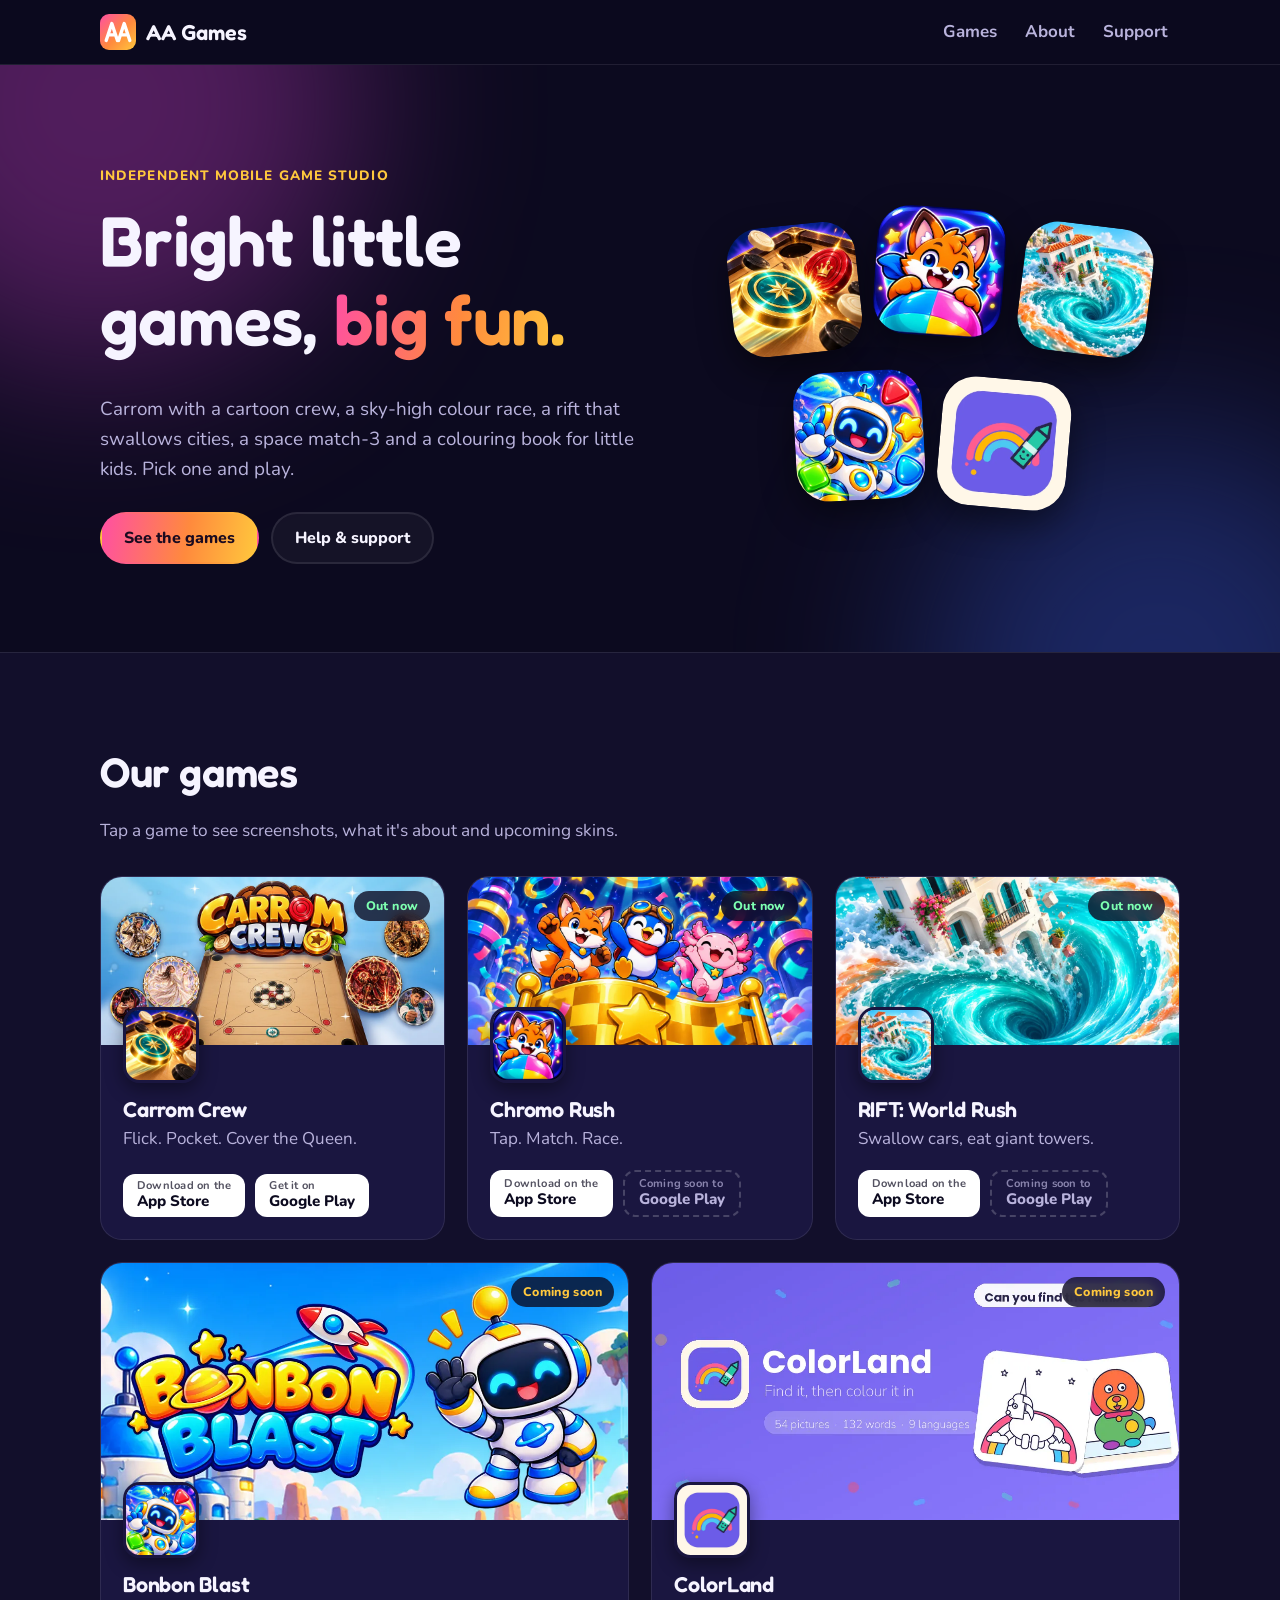
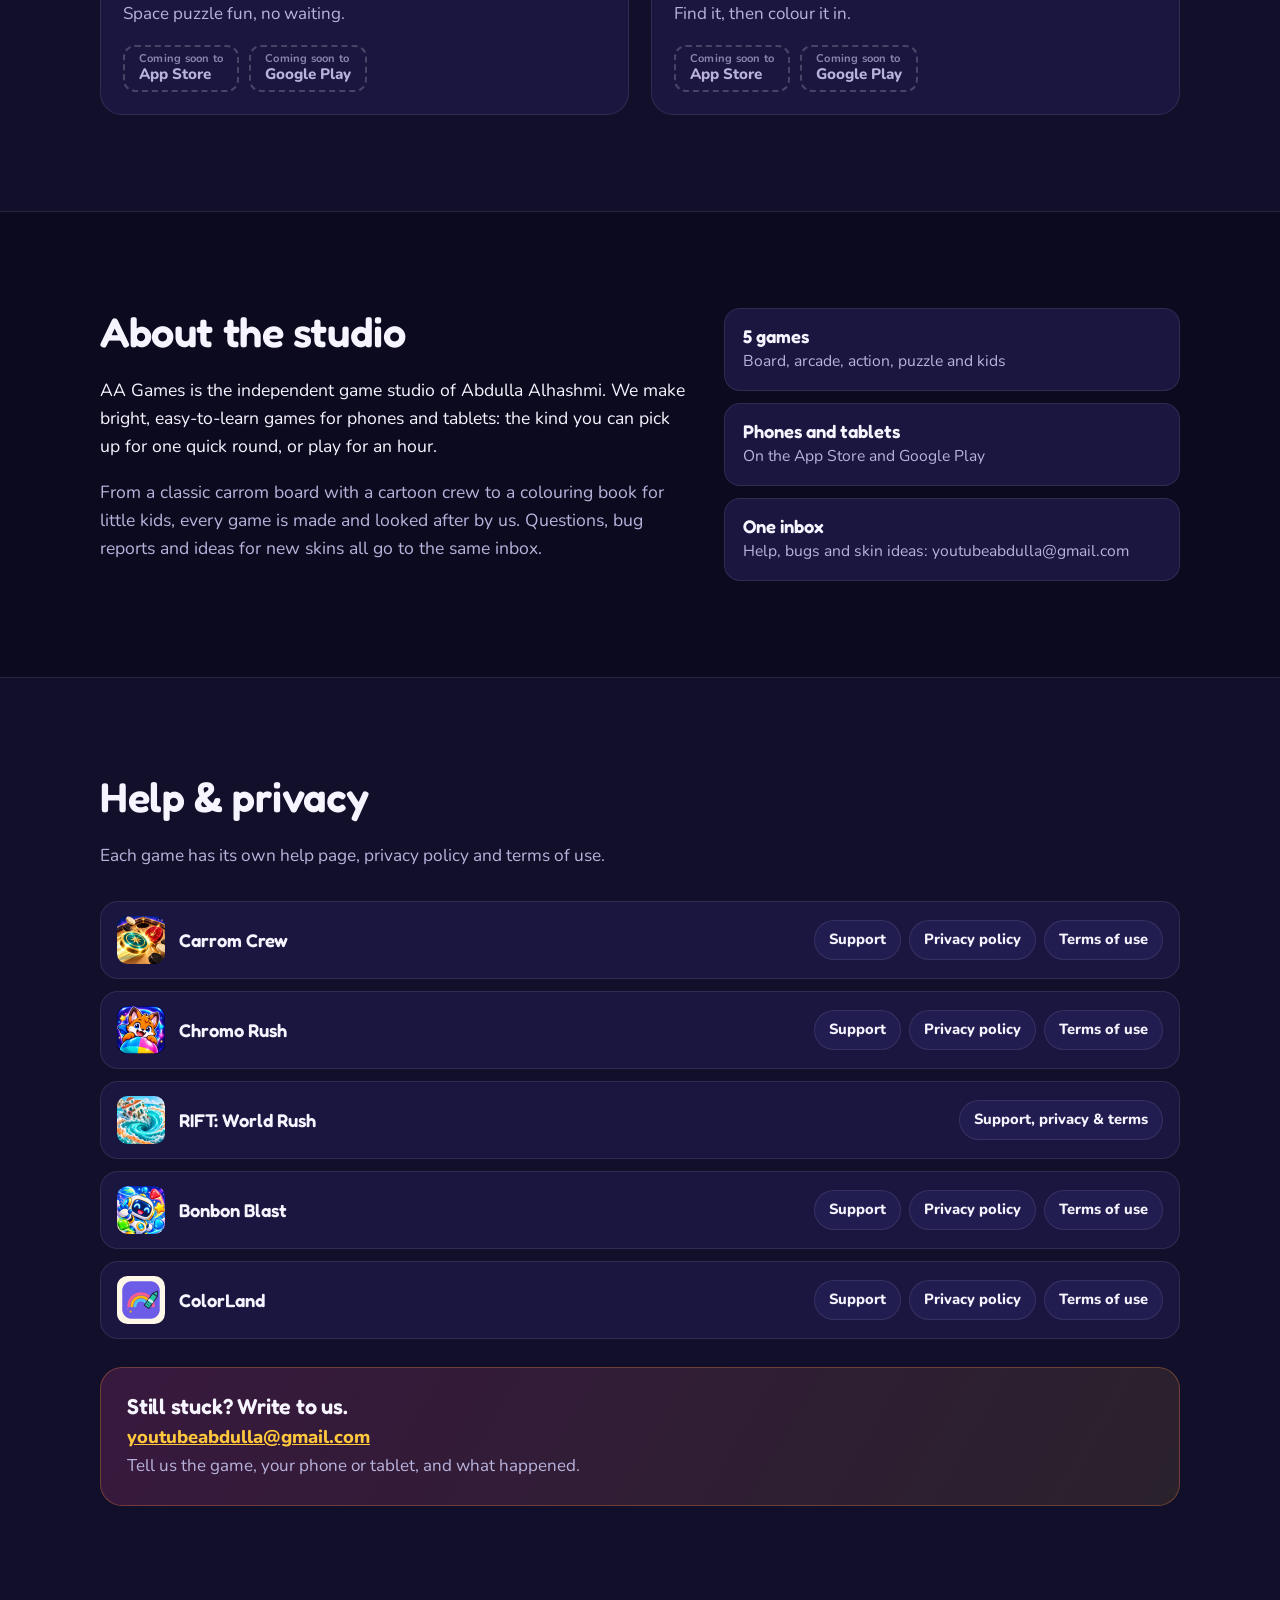
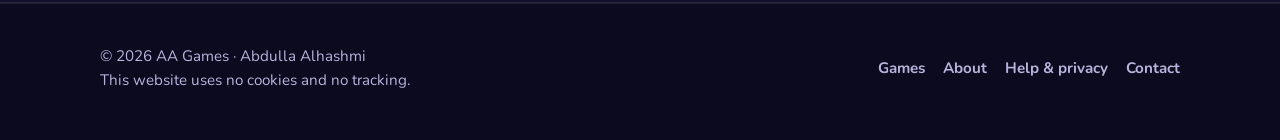
==== index.html @ 0d39f188 "AA Games website for aagames33.com Home page with a card per game, About, Help & privacy and contact" ====
<!doctype html>
<html lang="en">
<head>
  <meta charset="utf-8">
  <meta name="viewport" content="width=device-width, initial-scale=1">
  <title>AA Games: bright little games for phones and tablets</title>
  <meta name="description" content="AA Games makes bright, easy-to-learn games for phones and tablets: Carrom Crew, Chromo Rush, RIFT: World Rush, Bonbon Blast and ColorLand.">
  <link rel="canonical" href="https://aagames33.com/">
  <meta name="theme-color" content="#0c0a1f">
  <meta property="og:type" content="website">
  <meta property="og:site_name" content="AA Games">
  <meta property="og:title" content="AA Games: bright little games for phones and tablets">
  <meta property="og:description" content="AA Games makes bright, easy-to-learn games for phones and tablets: Carrom Crew, Chromo Rush, RIFT: World Rush, Bonbon Blast and ColorLand.">
  <meta property="og:url" content="https://aagames33.com/">
  <meta property="og:image" content="https://aagames33.com/assets/og.jpg">
  <meta property="og:image:width" content="1200">
  <meta property="og:image:height" content="630">
  <meta name="twitter:card" content="summary_large_image">
  <link rel="icon" href="/assets/logo.svg" type="image/svg+xml">
  <link rel="icon" href="/favicon.ico" sizes="48x48">
  <link rel="apple-touch-icon" href="/apple-touch-icon.png">
  <link rel="preload" href="/assets/fonts/fredoka-semibold.woff2" as="font" type="font/woff2" crossorigin>
  <link rel="preload" href="/assets/fonts/nunito.woff2" as="font" type="font/woff2" crossorigin>
  <link rel="stylesheet" href="/assets/style.css">
</head>
<body>
  <a class="skip" href="#main">Skip to content</a>
  <header class="site-head">
    <div class="wrap">
      <a class="logo" href="/"><img src="/assets/logo.svg" alt="" width="36" height="36">AA Games</a>
      <nav class="nav" aria-label="Main">
        <a href="/#games">Games</a>
        <a href="/#about">About</a>
        <a href="/#support">Support</a>
      </nav>
    </div>
  </header>

  <main id="main">
    <!-- ===== Top of the page ===== -->
    <section class="hero">
      <div class="wrap">
        <div>
          <span class="eyebrow">Independent mobile game studio</span>
          <h1>Bright little games, <span class="grad">big fun.</span></h1>
          <p class="lead">Carrom with a cartoon crew, a sky-high colour race, a rift that swallows cities, a space match-3 and a colouring book for little kids. Pick one and play.</p>
          <div class="actions">
            <a class="btn btn-main" href="#games">See the games</a>
            <a class="btn btn-ghost" href="#support">Help &amp; support</a>
          </div>
        </div>
        <div class="icon-pile" aria-label="Our games">
          <a href="/carrom-crew/"><img src="/carrom-crew/icon.webp" alt="Carrom Crew" width="140" height="140"></a>
          <a href="/chromo-rush/"><img src="/chromo-rush/icon.webp" alt="Chromo Rush" width="140" height="140"></a>
          <a href="/rift-world-rush/"><img src="/rift-world-rush/icon.webp" alt="RIFT: World Rush" width="140" height="140"></a>
          <a href="/bonbon-blast/"><img src="/bonbon-blast/icon.webp" alt="Bonbon Blast" width="140" height="140"></a>
          <a href="/colorland/"><img src="/colorland/icon.webp" alt="ColorLand" width="140" height="140"></a>
        </div>
      </div>
    </section>

    <!-- ===== Games ===== -->
    <section class="section section-alt" id="games">
      <div class="wrap">
        <div class="section-head">
          <h2>Our games</h2>
          <p>Tap a game to see screenshots, what it's about and upcoming skins.</p>
        </div>
        <div class="games">
        <!-- ===== Carrom Crew ===== -->
        <article class="card" style="--accent: #f5a623">
          <span class="tag out">Out now</span>
          <img class="card-banner" src="/carrom-crew/banner.webp" alt="" width="1024" height="500" loading="lazy" decoding="async">
          <div class="card-body">
            <img class="card-icon" src="/carrom-crew/icon.webp" alt="Carrom Crew icon" width="76" height="76" loading="lazy" decoding="async">
            <h3><a href="/carrom-crew/">Carrom Crew</a></h3>
            <p>Flick. Pocket. Cover the Queen.</p>
            <div class="stores">
              <a class="store" href="https://apps.apple.com/app/carrom-crew/id6815225596"><small>Download on the</small>App Store</a>
              <a class="store" href="https://play.google.com/store/apps/details?id=com.carromcrew.game"><small>Get it on</small>Google Play</a>
            </div>
          </div>
        </article>
        <!-- ===== Chromo Rush ===== -->
        <article class="card" style="--accent: #ff4fa3">
          <span class="tag out">Out now</span>
          <img class="card-banner" src="/chromo-rush/banner.webp" alt="" width="1024" height="500" loading="lazy" decoding="async">
          <div class="card-body">
            <img class="card-icon" src="/chromo-rush/icon.webp" alt="Chromo Rush icon" width="76" height="76" loading="lazy" decoding="async">
            <h3><a href="/chromo-rush/">Chromo Rush</a></h3>
            <p>Tap. Match. Race.</p>
            <div class="stores">
              <a class="store" href="https://apps.apple.com/app/chromo-rush/id6815225776"><small>Download on the</small>App Store</a>
              <!-- When it is live, replace the next line with: <a class="store" href="https://play.google.com/store/apps/details?id=com.chromorush.game"><small>Get it on</small>Google Play</a> -->
              <span class="store soon"><small>Coming soon to</small>Google Play</span>
            </div>
          </div>
        </article>
        <!-- ===== RIFT: World Rush ===== -->
        <article class="card" style="--accent: #22d3c5">
          <span class="tag out">Out now</span>
          <img class="card-banner" src="/rift-world-rush/banner.webp" alt="" width="1024" height="500" loading="lazy" decoding="async">
          <div class="card-body">
            <img class="card-icon" src="/rift-world-rush/icon.webp" alt="RIFT: World Rush icon" width="76" height="76" loading="lazy" decoding="async">
            <h3><a href="/rift-world-rush/">RIFT: World Rush</a></h3>
            <p>Swallow cars, eat giant towers.</p>
            <div class="stores">
              <a class="store" href="https://apps.apple.com/app/rift-world-rush/id6812802684"><small>Download on the</small>App Store</a>
              <!-- When it is live, replace the next line with: <a class="store" href="https://play.google.com/store/apps/details?id=com.riftprototype.rift"><small>Get it on</small>Google Play</a> -->
              <span class="store soon"><small>Coming soon to</small>Google Play</span>
            </div>
          </div>
        </article>
        <!-- ===== Bonbon Blast ===== -->
        <article class="card" style="--accent: #4c8dff">
          <span class="tag soon">Coming soon</span>
          <img class="card-banner" src="/bonbon-blast/banner.webp" alt="" width="1024" height="500" loading="lazy" decoding="async">
          <div class="card-body">
            <img class="card-icon" src="/bonbon-blast/icon.webp" alt="Bonbon Blast icon" width="76" height="76" loading="lazy" decoding="async">
            <h3><a href="/bonbon-blast/">Bonbon Blast</a></h3>
            <p>Space puzzle fun, no waiting.</p>
            <div class="stores">
              <!-- When it is live, replace the next line with: <a class="store" href="https://apps.apple.com/app/id6816154385"><small>Download on the</small>App Store</a> -->
              <span class="store soon"><small>Coming soon to</small>App Store</span>
              <!-- When it is live, replace the next line with: <a class="store" href="https://play.google.com/store/apps/details?id=com.angames.bonbonblast"><small>Get it on</small>Google Play</a> -->
              <span class="store soon"><small>Coming soon to</small>Google Play</span>
            </div>
          </div>
        </article>
        <!-- ===== ColorLand ===== -->
        <article class="card" style="--accent: #7b5cf0">
          <span class="tag soon">Coming soon</span>
          <img class="card-banner" src="/colorland/banner.webp" alt="" width="1024" height="500" loading="lazy" decoding="async">
          <div class="card-body">
            <img class="card-icon" src="/colorland/icon.webp" alt="ColorLand icon" width="76" height="76" loading="lazy" decoding="async">
            <h3><a href="/colorland/">ColorLand</a></h3>
            <p>Find it, then colour it in.</p>
            <div class="stores">
              <!-- When it is live, replace the next line with: <a class="store" href="https://apps.apple.com/app/id6816152811"><small>Download on the</small>App Store</a> -->
              <span class="store soon"><small>Coming soon to</small>App Store</span>
              <!-- When it is live, replace the next line with: <a class="store" href="https://play.google.com/store/apps/details?id=com.colorland.app"><small>Get it on</small>Google Play</a> -->
              <span class="store soon"><small>Coming soon to</small>Google Play</span>
            </div>
          </div>
        </article>
        </div>
      </div>
    </section>

    <!-- ===== About ===== -->
    <section class="section" id="about">
      <div class="wrap about">
        <div>
          <h2>About the studio</h2>
          <p>AA Games is the independent game studio of Abdulla Alhashmi. We make bright, easy-to-learn games for phones and tablets: the kind you can pick up for one quick round, or play for an hour.</p>
          <p class="muted">From a classic carrom board with a cartoon crew to a colouring book for little kids, every game is made and looked after by us. Questions, bug reports and ideas for new skins all go to the same inbox.</p>
        </div>
        <ul class="facts">
          <li><b>5 games</b><span>Board, arcade, action, puzzle and kids</span></li>
          <li><b>Phones and tablets</b><span>On the App Store and Google Play</span></li>
          <li><b>One inbox</b><span>Help, bugs and skin ideas: youtubeabdulla@gmail.com</span></li>
        </ul>
      </div>
    </section>

    <!-- ===== Help, privacy and contact ===== -->
    <section class="section section-alt" id="support">
      <div class="wrap">
        <div class="section-head">
          <h2>Help &amp; privacy</h2>
          <p>Each game has its own help page, privacy policy and terms of use.</p>
        </div>
        <ul class="help-list">
          <li>
            <img src="/carrom-crew/icon.webp" alt="" width="48" height="48" loading="lazy" decoding="async">
            <span class="name">Carrom Crew</span>
            <span class="links">
              <a class="pill" href="https://youtubeabdulla-max.github.io/carrom-crew-support/">Support</a>
              <a class="pill" href="https://youtubeabdulla-max.github.io/carrom-crew-support/privacy.html">Privacy policy</a>
              <a class="pill" href="https://youtubeabdulla-max.github.io/carrom-crew-support/terms.html">Terms of use</a>
            </span>
          </li>
          <li>
            <img src="/chromo-rush/icon.webp" alt="" width="48" height="48" loading="lazy" decoding="async">
            <span class="name">Chromo Rush</span>
            <span class="links">
              <a class="pill" href="https://youtubeabdulla-max.github.io/chromo-rush-support/">Support</a>
              <a class="pill" href="https://youtubeabdulla-max.github.io/chromo-rush-support/privacy.html">Privacy policy</a>
              <a class="pill" href="https://youtubeabdulla-max.github.io/chromo-rush-support/terms.html">Terms of use</a>
            </span>
          </li>
          <li>
            <img src="/rift-world-rush/icon.webp" alt="" width="48" height="48" loading="lazy" decoding="async">
            <span class="name">RIFT: World Rush</span>
            <span class="links">
              <a class="pill" href="https://youtubeabdulla-max.github.io/rift-world-rush-support/">Support, privacy &amp; terms</a>
            </span>
          </li>
          <li>
            <img src="/bonbon-blast/icon.webp" alt="" width="48" height="48" loading="lazy" decoding="async">
            <span class="name">Bonbon Blast</span>
            <span class="links">
              <a class="pill" href="https://youtubeabdulla-max.github.io/bonbon-blast-support/">Support</a>
              <a class="pill" href="https://youtubeabdulla-max.github.io/bonbon-blast-support/privacy.html">Privacy policy</a>
              <a class="pill" href="https://youtubeabdulla-max.github.io/bonbon-blast-support/terms.html">Terms of use</a>
            </span>
          </li>
          <li>
            <img src="/colorland/icon.webp" alt="" width="48" height="48" loading="lazy" decoding="async">
            <span class="name">ColorLand</span>
            <span class="links">
              <a class="pill" href="https://youtubeabdulla-max.github.io/colorland-support/#support">Support</a>
              <a class="pill" href="https://youtubeabdulla-max.github.io/colorland-support/#privacy">Privacy policy</a>
              <a class="pill" href="https://youtubeabdulla-max.github.io/colorland-support/#terms">Terms of use</a>
            </span>
          </li>
        </ul>
        <div class="contact-box" id="contact">
          <h3>Still stuck? Write to us.</h3>
          <p><a class="mail" href="mailto:youtubeabdulla@gmail.com">youtubeabdulla@gmail.com</a><br>Tell us the game, your phone or tablet, and what happened.</p>
        </div>
      </div>
    </section>
  </main>

  <footer class="site-foot">
    <div class="wrap">
      <div>
        <p>&copy; 2026 AA Games &middot; Abdulla Alhashmi</p>
        <p>This website uses no cookies and no tracking.</p>
      </div>
      <nav aria-label="Footer">
        <a href="/#games">Games</a>
        <a href="/#about">About</a>
        <a href="/#support">Help &amp; privacy</a>
        <a href="mailto:youtubeabdulla@gmail.com">Contact</a>
      </nav>
    </div>
  </footer>
</body>
</html>
---- assets/style.css ----
/* AA Games website styles.
   Colours live in :root below. Each game page sets its own --accent colour
   in the <body style="--accent: ..."> line of its index.html. */

@font-face {
  font-family: "Fredoka";
  src: url("/assets/fonts/fredoka-semibold.woff2") format("woff2");
  font-weight: 600;
  font-display: swap;
}
@font-face {
  font-family: "Nunito";
  src: url("/assets/fonts/nunito.woff2") format("woff2");
  font-weight: 200 1000;
  font-display: swap;
}

:root {
  color-scheme: dark;
  --bg: #0c0a1f;
  --bg-2: #120f2b;
  --card: #1a1640;
  --card-2: #221d50;
  --line: rgba(255, 255, 255, .09);
  --text: #f6f4ff;
  --muted: #b9b3dc;
  --pink: #ff4fa3;
  --orange: #ff8a3d;
  --yellow: #ffc83d;
  --brand: linear-gradient(100deg, var(--pink), var(--orange) 55%, var(--yellow));
  --accent: var(--pink);
  --radius: 22px;
  --wrap: 1120px;
  --head: "Fredoka", ui-rounded, "SF Pro Rounded", system-ui, sans-serif;
  --body: "Nunito", system-ui, -apple-system, "Segoe UI", Roboto, sans-serif;
}

*, *::before, *::after { box-sizing: border-box; }
html { scroll-behavior: smooth; scroll-padding-top: 80px; -webkit-text-size-adjust: 100%; }
body {
  margin: 0;
  background: var(--bg);
  color: var(--text);
  font: 400 17px/1.6 var(--body);
  -webkit-font-smoothing: antialiased;
  overflow-x: hidden;
}
img { max-width: 100%; height: auto; display: block; }
a { color: inherit; }
h1, h2, h3 { font-family: var(--head); font-weight: 600; line-height: 1.12; margin: 0 0 .5em; letter-spacing: -.01em; }
h1 { font-size: clamp(2.4rem, 7vw, 4.4rem); }
h2 { font-size: clamp(1.8rem, 4.4vw, 2.6rem); }
h3 { font-size: 1.35rem; }
p { margin: 0 0 1em; }
:focus-visible { outline: 3px solid var(--yellow); outline-offset: 3px; border-radius: 8px; }

.wrap { width: 100%; max-width: var(--wrap); margin: 0 auto; padding: 0 20px; }
.grad { background: var(--brand); -webkit-background-clip: text; background-clip: text; color: transparent; }
.muted { color: var(--muted); }
.skip { position: absolute; left: -999px; top: 8px; background: var(--card); padding: 8px 14px; border-radius: 10px; z-index: 99; }
.skip:focus { left: 8px; }

/* ---------- Header ---------- */
.site-head {
  position: sticky; top: 0; z-index: 20;
  background: rgba(12, 10, 31, .78);
  -webkit-backdrop-filter: blur(14px); backdrop-filter: blur(14px);
  border-bottom: 1px solid var(--line);
}
.site-head .wrap { display: flex; align-items: center; justify-content: space-between; gap: 16px; height: 64px; }
.logo { display: flex; align-items: center; gap: 10px; text-decoration: none; font: 600 1.35rem var(--head); white-space: nowrap; }
.logo img { width: 36px; height: 36px; }
.nav { display: flex; gap: 4px; }
.nav a { text-decoration: none; color: var(--muted); font-weight: 700; padding: 8px 12px; border-radius: 999px; transition: color .15s, background .15s; }
.nav a:hover { color: var(--text); background: var(--card); }

/* ---------- Buttons ---------- */
.btn {
  display: inline-flex; align-items: center; gap: 8px;
  padding: 13px 22px; border-radius: 999px;
  font: 800 1rem var(--body); text-decoration: none;
  border: 2px solid transparent; transition: transform .15s, background .15s, border-color .15s;
}
.btn:hover { transform: translateY(-2px); }
.btn-main { background: var(--brand); color: #1b0b20; }
.btn-ghost { border-color: var(--line); background: rgba(255, 255, 255, .04); }
.btn-ghost:hover { border-color: rgba(255, 255, 255, .25); }

/* Store buttons: a real link when the game is out, a grey label when it isn't yet */
.stores { display: flex; flex-wrap: wrap; gap: 10px; }
.store {
  display: inline-flex; flex-direction: column; justify-content: center;
  min-width: 150px; padding: 8px 18px; border-radius: 14px;
  background: #fff; color: #0c0a1f; text-decoration: none;
  font: 800 1.05rem/1.15 var(--body); transition: transform .15s, box-shadow .15s;
}
.store small { font-size: .7rem; font-weight: 700; opacity: .7; letter-spacing: .02em; }
a.store:hover { transform: translateY(-2px); box-shadow: 0 8px 24px rgba(0, 0, 0, .35); }
.store.soon { background: transparent; color: var(--muted); border: 2px dashed rgba(255, 255, 255, .2); }

/* ---------- Home hero ---------- */
.hero { position: relative; padding: 72px 0 64px; overflow: hidden; }
.hero::before, .hero::after {
  content: ""; position: absolute; border-radius: 50%; filter: blur(90px); opacity: .55; z-index: -1;
}
.hero::before { width: 520px; height: 520px; background: #8a2d8f; top: -220px; left: -160px; }
.hero::after { width: 480px; height: 480px; background: #283f99; bottom: -260px; right: -120px; }
.hero .wrap { display: grid; gap: 48px; align-items: center; }
.eyebrow { display: inline-block; font-weight: 800; font-size: .85rem; letter-spacing: .08em; text-transform: uppercase; color: var(--yellow); margin-bottom: 14px; }
.lead { font-size: 1.18rem; color: var(--muted); max-width: 36em; }
.hero .actions { display: flex; flex-wrap: wrap; gap: 12px; margin-top: 28px; }

.icon-pile { display: grid; grid-template-columns: repeat(3, 1fr); gap: 16px; max-width: 420px; margin: 0 auto; }
.icon-pile a { display: block; border-radius: 26%; overflow: hidden; box-shadow: 0 14px 34px rgba(0, 0, 0, .45); transition: transform .2s; }
.icon-pile a:nth-child(1) { transform: rotate(-6deg); }
.icon-pile a:nth-child(2) { transform: translateY(-18px) rotate(4deg); }
.icon-pile a:nth-child(3) { transform: rotate(7deg); }
.icon-pile a:nth-child(4) { transform: translateX(50%) rotate(-3deg); }
.icon-pile a:nth-child(5) { transform: translateX(50%) translateY(8px) rotate(5deg); }
.icon-pile a:hover { transform: scale(1.08) rotate(0); z-index: 2; }
.icon-pile img { width: 100%; aspect-ratio: 1; }

/* ---------- Sections ---------- */
.section { padding: 72px 0; }
.section-alt { background: var(--bg-2); border-block: 1px solid var(--line); }
.section-head { margin-bottom: 32px; max-width: 42em; }
.section-head p { color: var(--muted); font-size: 1.08rem; }

/* ---------- Game cards (home) ---------- */
.games { display: grid; gap: 22px; grid-template-columns: 1fr; }
.card {
  position: relative; display: flex; flex-direction: column;
  background: var(--card); border: 1px solid var(--line); border-radius: var(--radius);
  overflow: hidden; transition: transform .2s, border-color .2s, box-shadow .2s;
}
.card:hover { transform: translateY(-4px); border-color: color-mix(in srgb, var(--accent) 60%, transparent); box-shadow: 0 18px 40px rgba(0, 0, 0, .4); }
.card-banner { width: 100%; aspect-ratio: 1024 / 500; object-fit: cover; }
.card-body { position: relative; padding: 0 22px 22px; display: flex; flex-direction: column; flex: 1; }
.card-icon { width: 76px; height: 76px; border-radius: 22%; margin-top: -38px; border: 3px solid var(--card); box-shadow: 0 6px 18px rgba(0, 0, 0, .4); }
.card h3 { margin: 14px 0 4px; }
.card h3 a { text-decoration: none; }
.card h3 a::after { content: ""; position: absolute; inset: 0; z-index: 1; } /* whole card opens the game page */
.card p { color: var(--muted); margin-bottom: 18px; }
.card .stores { margin-top: auto; position: relative; z-index: 2; }
.card .store { min-width: 0; padding: 6px 14px; font-size: .95rem; border-radius: 12px; }
.tag {
  position: absolute; top: 14px; right: 14px; z-index: 2;
  padding: 5px 12px; border-radius: 999px; font-size: .78rem; font-weight: 800; letter-spacing: .03em;
  background: rgba(12, 10, 31, .78); -webkit-backdrop-filter: blur(6px); backdrop-filter: blur(6px);
}
.tag.out { color: #7dffb0; }
.tag.soon { color: var(--yellow); }

/* ---------- About ---------- */
.about { display: grid; gap: 32px; align-items: center; }
.about p { font-size: 1.1rem; }
.facts { list-style: none; padding: 0; margin: 0; display: grid; gap: 12px; }
.facts li { background: var(--card); border: 1px solid var(--line); border-radius: 16px; padding: 16px 18px; }
.facts b { display: block; font: 600 1.15rem var(--head); }
.facts span { color: var(--muted); font-size: .98rem; }

/* ---------- Support list ---------- */
.help-list { list-style: none; padding: 0; margin: 0; display: grid; gap: 12px; }
.help-list li {
  display: flex; align-items: center; gap: 14px; flex-wrap: wrap;
  background: var(--card); border: 1px solid var(--line); border-radius: 18px; padding: 14px 16px;
}
.help-list img { width: 48px; height: 48px; border-radius: 22%; }
.help-list .name { font: 600 1.15rem var(--head); flex: 1 1 140px; }
.help-list .links { display: flex; flex-wrap: wrap; gap: 8px; }
.pill {
  display: inline-block; padding: 7px 14px; border-radius: 999px; text-decoration: none;
  font-weight: 800; font-size: .92rem; background: var(--card-2); border: 1px solid var(--line);
  transition: background .15s, border-color .15s;
}
.pill:hover { border-color: rgba(255, 255, 255, .3); background: #2b2562; }
.contact-box {
  margin-top: 28px; padding: 26px; border-radius: var(--radius);
  background: linear-gradient(120deg, rgba(255, 79, 163, .16), rgba(255, 200, 61, .1));
  border: 1px solid rgba(255, 138, 61, .3);
}
.contact-box h3 { margin-bottom: 6px; }
.contact-box p { margin: 0; color: var(--muted); }
.mail { font: 800 1.15rem var(--body); color: var(--yellow); word-break: break-all; }

/* ---------- Game page ---------- */
.game-hero { position: relative; padding: 56px 0 48px; overflow: hidden; isolation: isolate; }
.game-hero .bg {
  position: absolute; inset: 0; z-index: -2;
  width: 100%; height: 100%; object-fit: cover; filter: blur(2px) saturate(1.1); transform: scale(1.04);
}
.game-hero::after {
  content: ""; position: absolute; inset: 0; z-index: -1;
  background: linear-gradient(180deg, rgba(12, 10, 31, .55), rgba(12, 10, 31, .82) 55%, var(--bg));
}
.game-top { display: grid; grid-template-columns: auto 1fr; gap: 22px; align-items: center; }
.game-icon { width: 112px; height: 112px; border-radius: 22%; box-shadow: 0 14px 34px rgba(0, 0, 0, .5); }
.game-top h1 { font-size: clamp(2.2rem, 6.5vw, 3.8rem); margin-bottom: .15em; }
.game-top .tagline { font-size: 1.2rem; color: var(--text); opacity: .9; margin: 0; }
.chips { list-style: none; padding: 0; margin: 22px 0 26px; display: flex; flex-wrap: wrap; gap: 8px; }
.chips li { padding: 6px 13px; border-radius: 999px; background: rgba(255, 255, 255, .08); border: 1px solid var(--line); font-weight: 700; font-size: .9rem; }
.chips li:first-child { background: color-mix(in srgb, var(--accent) 28%, transparent); border-color: color-mix(in srgb, var(--accent) 55%, transparent); }
.back { display: inline-block; margin-bottom: 22px; color: var(--muted); text-decoration: none; font-weight: 700; }
.back:hover { color: var(--text); }

.shots {
  display: grid; grid-auto-flow: column; grid-auto-columns: clamp(140px, 40vw, 230px);
  gap: 14px; overflow-x: auto; scroll-snap-type: x mandatory; padding: 4px 2px 16px;
  scrollbar-width: thin; scrollbar-color: rgba(255, 255, 255, .25) transparent;
}
.shots img {
  width: 100%; height: auto; aspect-ratio: 540 / 1169; object-fit: cover;
  border-radius: 20px; border: 1px solid var(--line); scroll-snap-align: start; background: var(--card);
}

.two-col { display: grid; gap: 32px; }
.features { list-style: none; padding: 0; margin: 0; display: grid; gap: 10px; }
.features li { position: relative; padding: 12px 16px 12px 44px; background: var(--card); border: 1px solid var(--line); border-radius: 14px; }
.features li::before {
  content: ""; position: absolute; left: 16px; top: 19px; width: 12px; height: 12px; border-radius: 50%;
  background: var(--accent); box-shadow: 0 0 12px var(--accent);
}

.skins { display: grid; gap: 16px; grid-template-columns: repeat(auto-fill, minmax(160px, 1fr)); }
.skin { background: var(--card); border: 1px solid var(--line); border-radius: 18px; overflow: hidden; }
.skin img { width: 100%; aspect-ratio: 1; object-fit: cover; }
.skin div { padding: 12px 14px; }
.skin b { display: block; font: 600 1.1rem var(--head); }
.skin span { color: var(--muted); font-size: .9rem; }
.skin-empty {
  grid-column: 1 / -1; text-align: center; padding: 36px 20px; border-radius: 18px;
  border: 2px dashed color-mix(in srgb, var(--accent) 45%, transparent);
  background: color-mix(in srgb, var(--accent) 7%, transparent);
}
.skin-empty b { display: block; font: 600 1.3rem var(--head); margin-bottom: 4px; }
.skin-empty span { color: var(--muted); }

/* ---------- Footer ---------- */
.site-foot { padding: 40px 0 48px; border-top: 1px solid var(--line); color: var(--muted); font-size: .95rem; }
.site-foot .wrap { display: grid; gap: 18px; }
.site-foot nav { display: flex; flex-wrap: wrap; gap: 6px 18px; }
.site-foot a { text-decoration: none; font-weight: 700; }
.site-foot a:hover { color: var(--text); }
.site-foot p { margin: 0; }

/* ---------- Wider screens ---------- */
@media (min-width: 700px) {
  .games { grid-template-columns: repeat(2, 1fr); }
  .games .card:last-child:nth-child(odd) { grid-column: 1 / -1; }
  .about { grid-template-columns: 1.3fr 1fr; }
  .two-col { grid-template-columns: 1.2fr 1fr; align-items: start; }
  .game-icon { width: 140px; height: 140px; }
  .site-foot .wrap { grid-template-columns: 1fr auto; align-items: center; }
}
@media (min-width: 1000px) {
  .hero { padding: 96px 0 88px; }
  .hero .wrap { grid-template-columns: 1.15fr 1fr; }
  .section { padding: 96px 0; }
  /* three across; with exactly five games the last two share the second row */
  .games { grid-template-columns: repeat(6, 1fr); }
  .games .card, .games .card:last-child:nth-child(odd) { grid-column: span 2; }
  .games .card:nth-child(4):nth-last-child(2), .games .card:nth-child(5):last-child { grid-column: span 3; }
}
@media (max-width: 520px) {
  .wrap { padding: 0 16px; }
  .site-head .wrap { height: 58px; }
  .logo { font-size: 1.15rem; }
  .logo img { width: 32px; height: 32px; }
  .nav a { padding: 6px 8px; font-size: .92rem; }
  .game-top { grid-template-columns: 1fr; }
  .game-icon { width: 96px; height: 96px; }
  .icon-pile { gap: 12px; max-width: 320px; }
}
@media (max-width: 380px) {
  .site-head .wrap { gap: 8px; }
  .logo { font-size: 1.05rem; gap: 8px; }
  .logo img { width: 28px; height: 28px; }
  .nav { gap: 0; }
  .nav a { padding: 6px 6px; font-size: .86rem; }
}
@media (prefers-reduced-motion: reduce) {
  html { scroll-behavior: auto; }
  *, *::before, *::after { transition: none !important; }
}

/* ---------- Game page: help links and "More from AA Games" ---------- */
.pills { display: flex; flex-wrap: wrap; gap: 10px; }
.pills .pill { padding: 10px 18px; font-size: 1rem; }
.icon-row { display: flex; flex-wrap: wrap; gap: 16px; }
.icon-row a { border-radius: 22%; overflow: hidden; transition: transform .2s; box-shadow: 0 8px 20px rgba(0, 0, 0, .35); }
.icon-row a:hover { transform: translateY(-4px) scale(1.04); }
.icon-row img { width: 84px; height: 84px; }
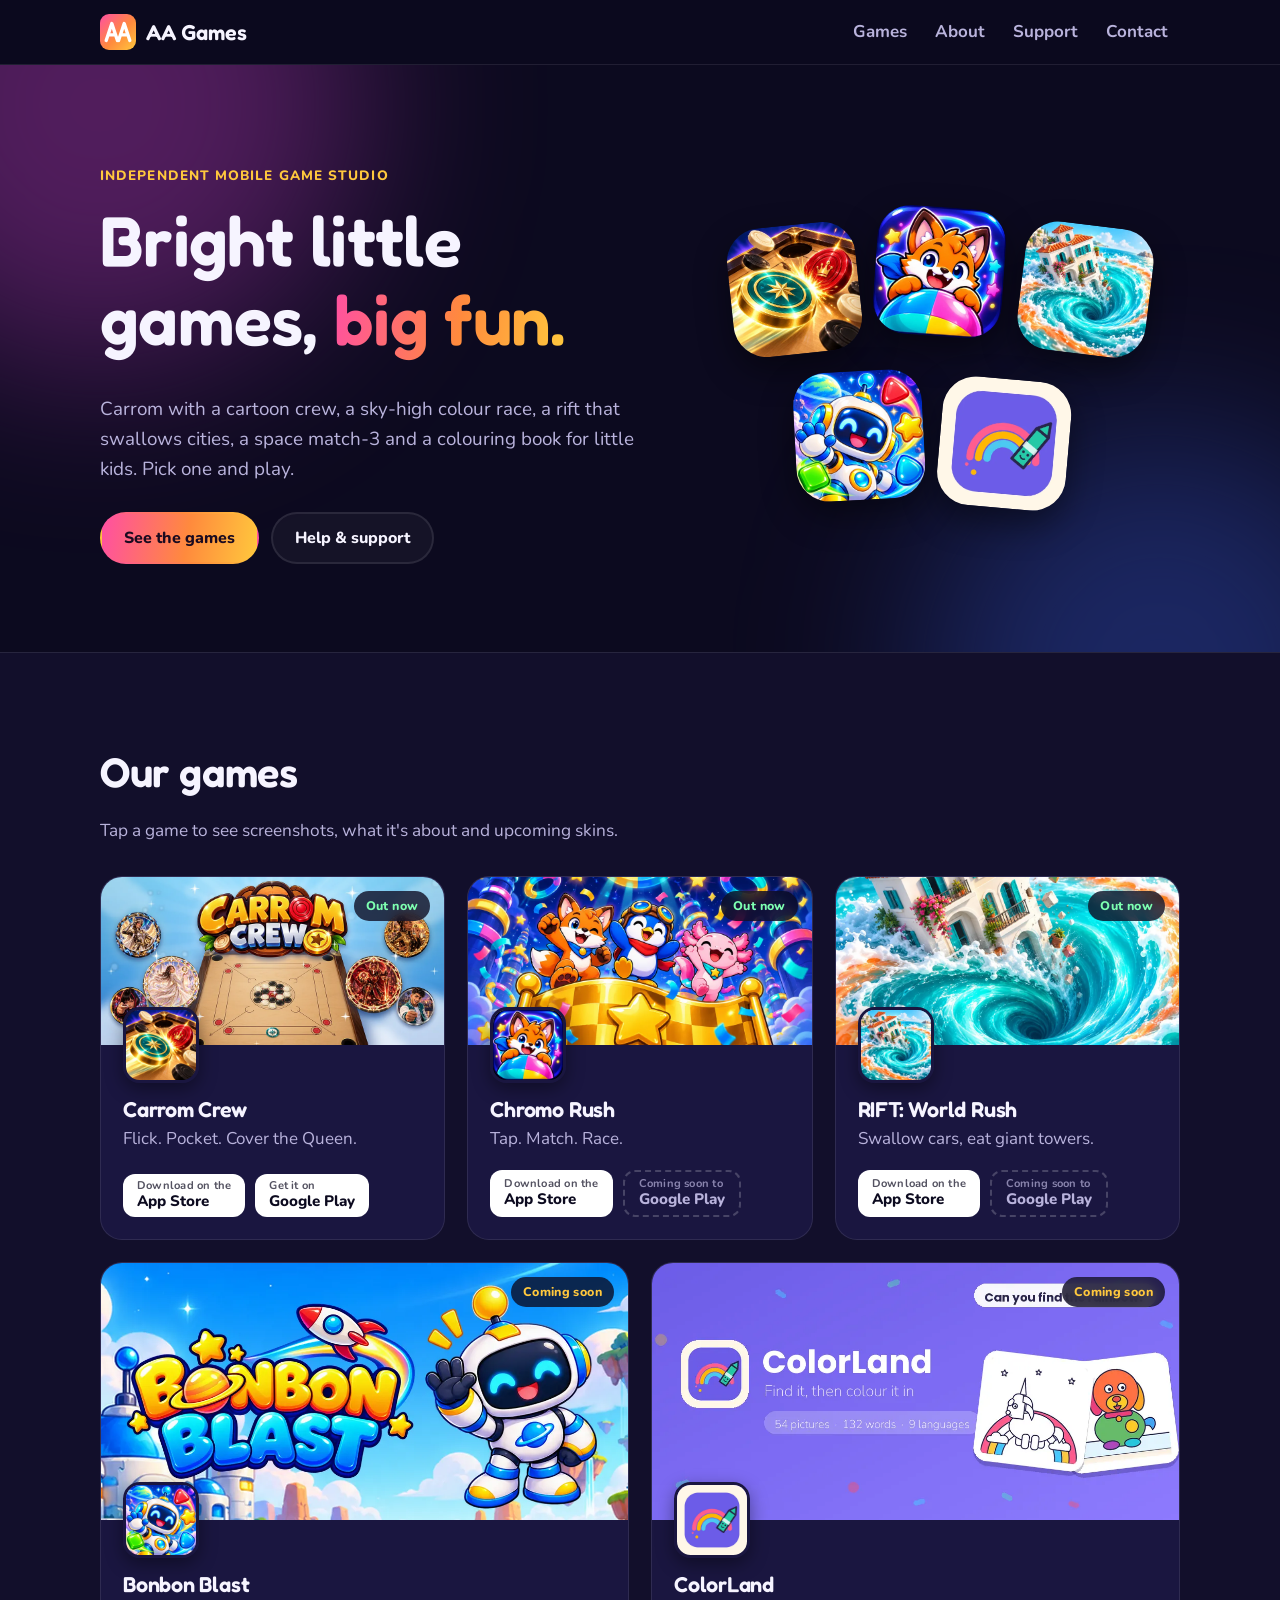
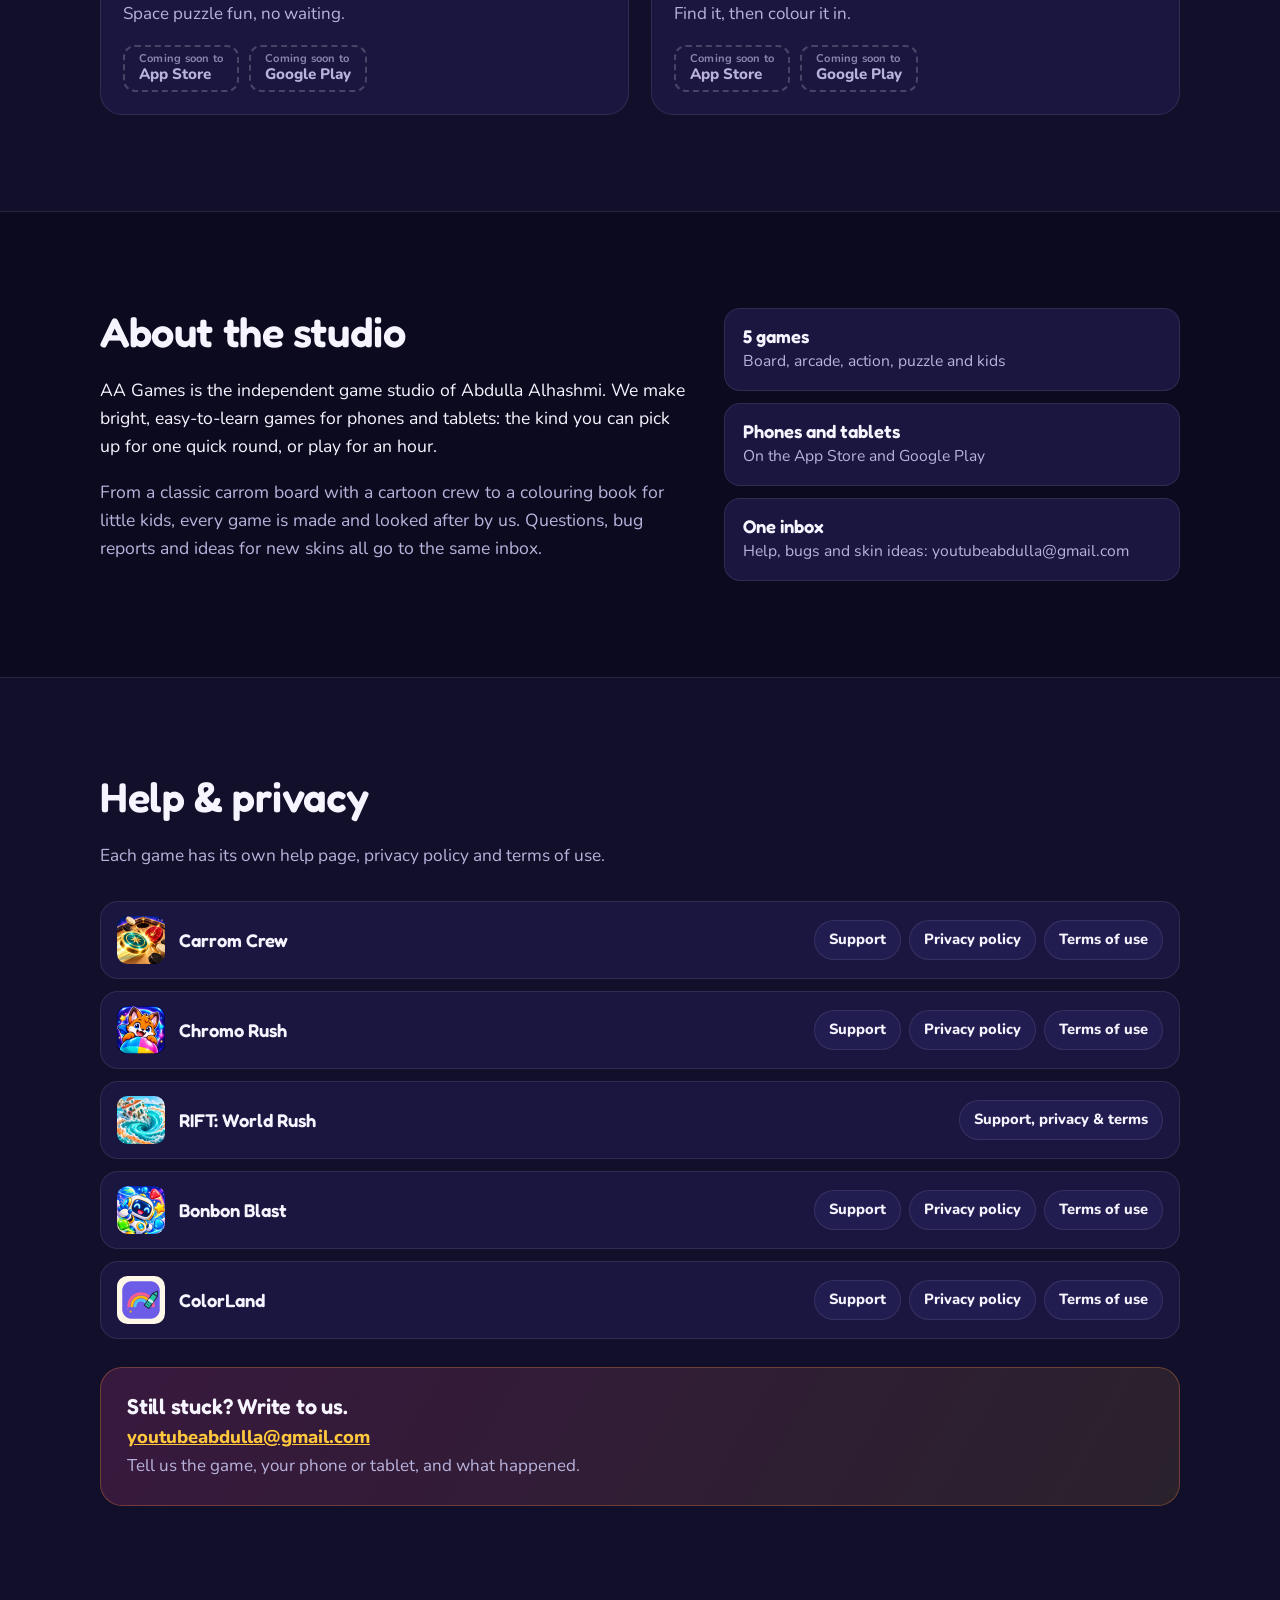
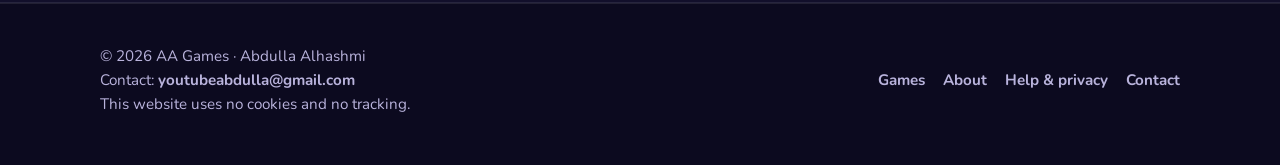
==== commit c6301142: "Contact link in the menu, e-mail in the footer The top menu gets a Contact link to the contact box o" ====
--- a/index.html
+++ b/index.html
@@ -30,8 +30,9 @@
       <a class="logo" href="/"><img src="/assets/logo.svg" alt="" width="36" height="36">AA Games</a>
       <nav class="nav" aria-label="Main">
         <a href="/#games">Games</a>
-        <a href="/#about">About</a>
+        <a href="/#about" class="nav-about">About</a>
         <a href="/#support">Support</a>
+        <a href="/#contact">Contact</a>
       </nav>
     </div>
   </header>
@@ -227,6 +228,7 @@
     <div class="wrap">
       <div>
         <p>&copy; 2026 AA Games &middot; Abdulla Alhashmi</p>
+        <p>Contact: <a href="mailto:youtubeabdulla@gmail.com">youtubeabdulla@gmail.com</a></p>
         <p>This website uses no cookies and no tracking.</p>
       </div>
       <nav aria-label="Footer">
--- a/assets/style.css
+++ b/assets/style.css
@@ -267,6 +267,7 @@
   .logo { font-size: 1.15rem; }
   .logo img { width: 32px; height: 32px; }
   .nav a { padding: 6px 8px; font-size: .92rem; }
+  .nav .nav-about { display: none; } /* About is still on the home page; phones keep Games, Support, Contact */
   .game-top { grid-template-columns: 1fr; }
   .game-icon { width: 96px; height: 96px; }
   .icon-pile { gap: 12px; max-width: 320px; }
